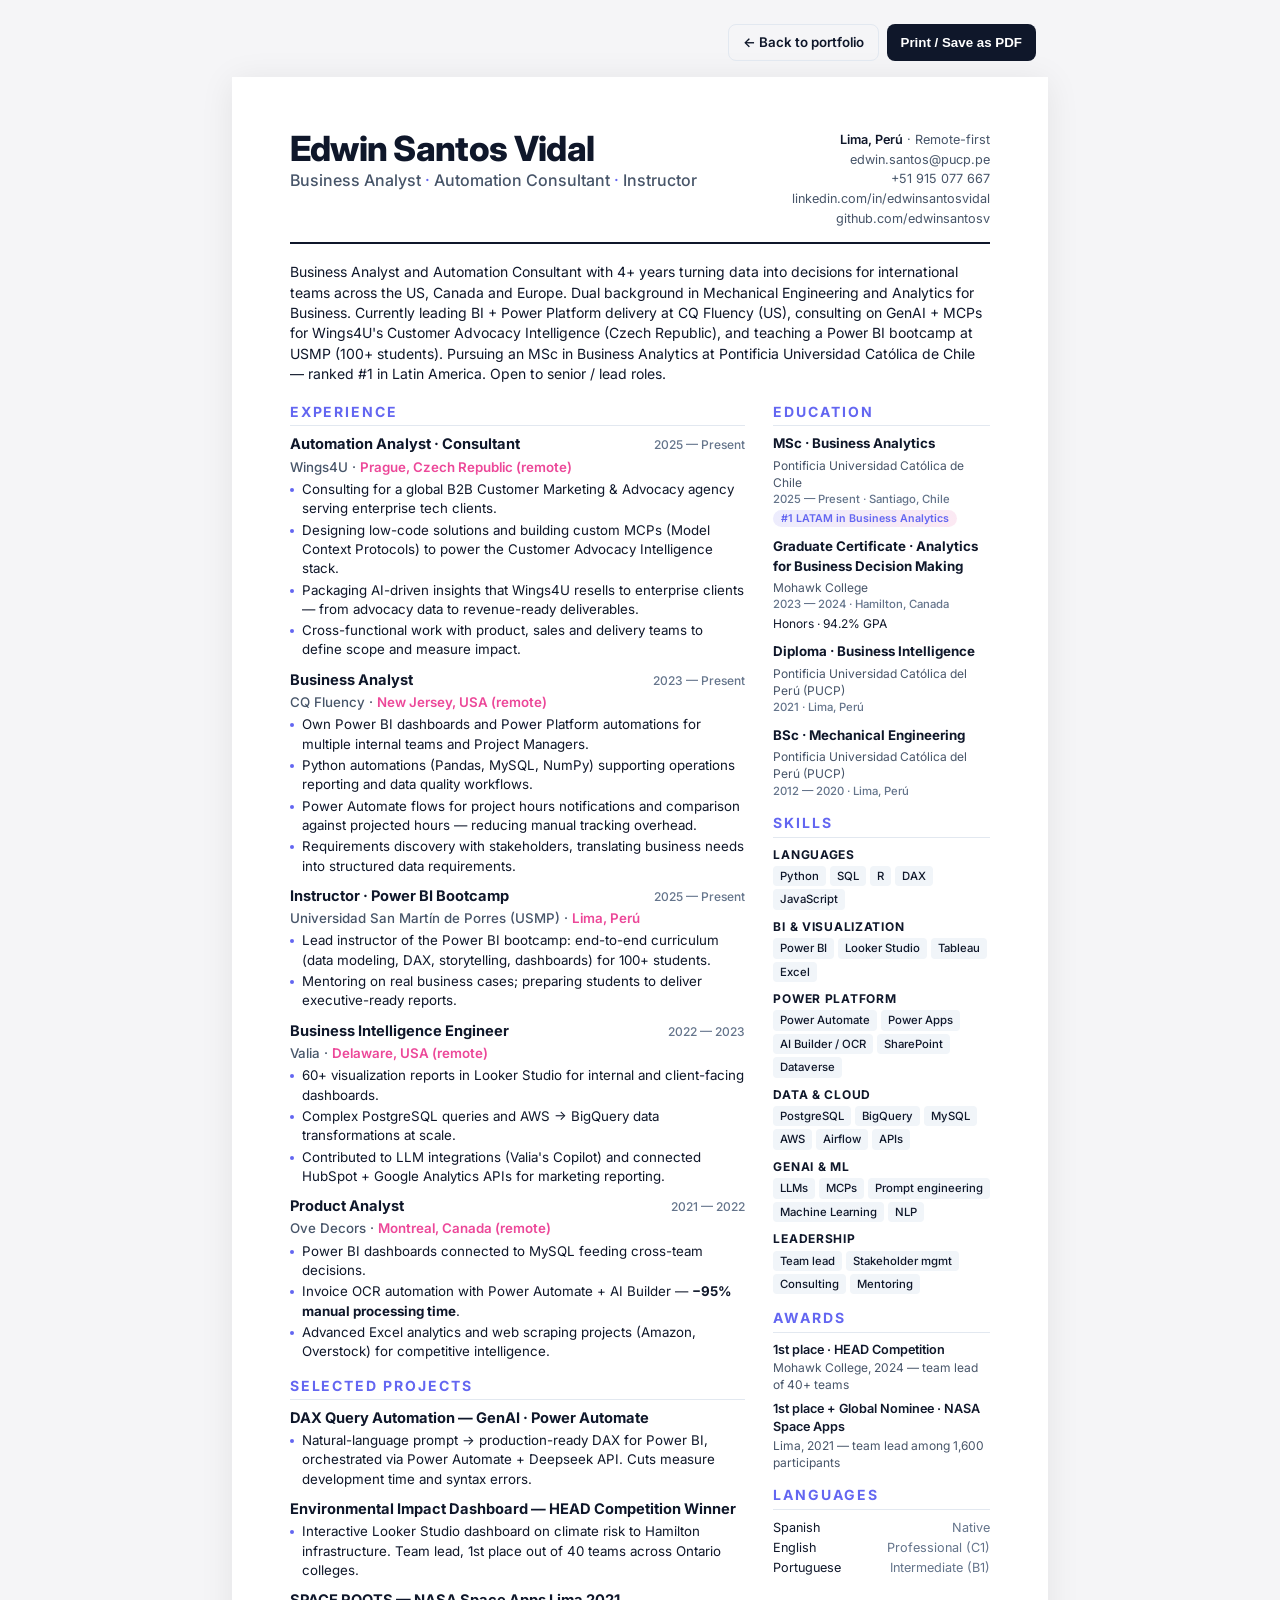
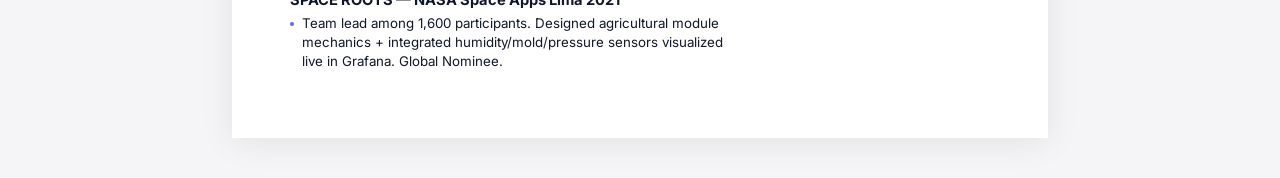
==== cv.html @ 7414f57a "Portfolio: nuevos roles (Wings4U, USMP, PUC Chile) + CV y Linktree Add Wings4U (Automation Consultan" ====
<!DOCTYPE html>
<html lang="en">
<head>
  <meta charset="UTF-8" />
  <meta name="viewport" content="width=device-width, initial-scale=1.0" />
  <meta name="description" content="Edwin Santos — Business Analyst & Automation Consultant · CV" />
  <title>Edwin Santos · CV</title>

  <link rel="preconnect" href="https://fonts.googleapis.com" />
  <link rel="preconnect" href="https://fonts.gstatic.com" crossorigin />
  <link href="https://fonts.googleapis.com/css2?family=Inter:wght@300;400;500;600;700;800&display=swap" rel="stylesheet" />

  <style>
    :root {
      --ink: #0f172a;
      --ink-dim: #475569;
      --ink-mute: #64748b;
      --accent: #6366f1;
      --accent-2: #ec4899;
      --line: #e2e8f0;
      --bg: #ffffff;
      --chip: #f1f5f9;
    }

    * { box-sizing: border-box; margin: 0; padding: 0; }

    html, body {
      background: #f5f5f7;
      color: var(--ink);
      font-family: 'Inter', -apple-system, BlinkMacSystemFont, sans-serif;
      font-size: 11pt;
      line-height: 1.45;
      -webkit-font-smoothing: antialiased;
    }

    .toolbar {
      max-width: 8.5in;
      margin: 24px auto 16px;
      display: flex;
      justify-content: flex-end;
      gap: 8px;
      padding: 0 12px;
    }
    .toolbar button, .toolbar a {
      background: var(--ink);
      color: #fff;
      border: none;
      padding: 8px 14px;
      border-radius: 8px;
      font-size: 10pt;
      font-weight: 600;
      cursor: pointer;
      text-decoration: none;
      display: inline-flex;
      align-items: center;
      gap: 6px;
    }
    .toolbar a.secondary {
      background: transparent;
      color: var(--ink);
      border: 1px solid var(--line);
    }

    .page {
      max-width: 8.5in;
      background: var(--bg);
      margin: 0 auto 40px;
      padding: 0.55in 0.6in;
      box-shadow: 0 4px 32px rgba(0, 0, 0, 0.08);
    }

    /* ============ HEADER ============ */
    .header {
      display: grid;
      grid-template-columns: 1fr auto;
      gap: 20px;
      padding-bottom: 14px;
      border-bottom: 2px solid var(--ink);
      margin-bottom: 18px;
    }
    .name {
      font-size: 26pt;
      font-weight: 800;
      letter-spacing: -0.02em;
      line-height: 1.05;
    }
    .role {
      font-size: 12pt;
      color: var(--ink-dim);
      font-weight: 500;
      margin-top: 2px;
    }
    .role .dot { color: var(--accent); }

    .contact {
      text-align: right;
      font-size: 9.5pt;
      color: var(--ink-dim);
      line-height: 1.55;
    }
    .contact a { color: var(--ink-dim); text-decoration: none; }
    .contact strong { color: var(--ink); font-weight: 600; }

    /* ============ SUMMARY ============ */
    .summary {
      margin-bottom: 18px;
      font-size: 10.5pt;
      color: var(--ink);
    }
    .summary p { margin-bottom: 4px; }

    /* ============ LAYOUT ============ */
    .body {
      display: grid;
      grid-template-columns: 2.1fr 1fr;
      gap: 28px;
    }

    section { margin-bottom: 14px; }

    h2.section-title {
      font-size: 10.5pt;
      font-weight: 700;
      text-transform: uppercase;
      letter-spacing: 0.14em;
      color: var(--accent);
      border-bottom: 1.5px solid var(--line);
      padding-bottom: 3px;
      margin-bottom: 8px;
    }

    /* ============ EXPERIENCE ============ */
    .job {
      margin-bottom: 10px;
      page-break-inside: avoid;
    }
    .job-head {
      display: flex;
      justify-content: space-between;
      align-items: baseline;
      gap: 10px;
      margin-bottom: 2px;
    }
    .job-title {
      font-size: 11pt;
      font-weight: 700;
      color: var(--ink);
    }
    .job-date {
      font-size: 9pt;
      color: var(--ink-mute);
      font-weight: 500;
      white-space: nowrap;
    }
    .job-org {
      font-size: 10pt;
      color: var(--ink-dim);
      font-weight: 500;
      margin-bottom: 3px;
    }
    .job-org em { color: var(--accent-2); font-style: normal; font-weight: 600; }

    .job ul {
      list-style: none;
      padding-left: 0;
    }
    .job ul li {
      position: relative;
      padding-left: 12px;
      margin-bottom: 2px;
      font-size: 10pt;
      color: var(--ink);
    }
    .job ul li::before {
      content: '';
      position: absolute;
      left: 0;
      top: 8px;
      width: 4px;
      height: 4px;
      border-radius: 50%;
      background: var(--accent);
    }

    /* ============ SIDEBAR ============ */
    .sidebar h3 {
      font-size: 10pt;
      font-weight: 700;
      color: var(--ink);
      margin-bottom: 3px;
    }
    .sidebar .edu-item, .sidebar .cert-item {
      margin-bottom: 10px;
      font-size: 9.5pt;
      page-break-inside: avoid;
    }
    .sidebar .edu-org, .sidebar .cert-org {
      color: var(--ink-dim);
      font-size: 9pt;
    }
    .sidebar .edu-date {
      color: var(--ink-mute);
      font-size: 8.5pt;
      font-weight: 500;
    }
    .sidebar .edu-note {
      color: var(--ink);
      font-size: 9pt;
      margin-top: 2px;
    }
    .highlight-chip {
      display: inline-block;
      background: linear-gradient(135deg, rgba(99, 102, 241, 0.12), rgba(236, 72, 153, 0.12));
      color: var(--accent);
      padding: 1px 8px;
      border-radius: 999px;
      font-size: 8pt;
      font-weight: 600;
      margin-top: 2px;
    }

    .skills-group {
      margin-bottom: 8px;
    }
    .skills-group h4 {
      font-size: 9pt;
      font-weight: 700;
      color: var(--ink);
      margin-bottom: 3px;
      text-transform: uppercase;
      letter-spacing: 0.06em;
    }
    .skills-list {
      display: flex;
      flex-wrap: wrap;
      gap: 3px 4px;
    }
    .skills-list li {
      list-style: none;
      background: var(--chip);
      color: var(--ink);
      padding: 2px 7px;
      border-radius: 4px;
      font-size: 8.5pt;
      font-weight: 500;
    }

    .lang-list li {
      list-style: none;
      display: flex;
      justify-content: space-between;
      font-size: 9.5pt;
      padding: 1px 0;
    }
    .lang-list li span:last-child { color: var(--ink-mute); }

    .award-item { font-size: 9.5pt; margin-bottom: 6px; }
    .award-item .award-title { font-weight: 600; color: var(--ink); }
    .award-item .award-detail { color: var(--ink-dim); font-size: 9pt; }

    /* ============ PRINT ============ */
    @media print {
      body { background: #fff; font-size: 10.5pt; }
      .toolbar { display: none; }
      .page {
        box-shadow: none;
        margin: 0;
        max-width: none;
        padding: 0.45in 0.55in;
      }
      a { color: inherit; }
      @page { size: Letter; margin: 0; }
    }
  </style>
</head>
<body>

  <div class="toolbar">
    <a href="index.html" class="secondary">← Back to portfolio</a>
    <button onclick="window.print()">Print / Save as PDF</button>
  </div>

  <div class="page">

    <!-- HEADER -->
    <header class="header">
      <div>
        <h1 class="name">Edwin Santos Vidal</h1>
        <p class="role">Business Analyst <span class="dot">·</span> Automation Consultant <span class="dot">·</span> Instructor</p>
      </div>
      <div class="contact">
        <strong>Lima, Perú</strong> · Remote-first<br />
        <a href="mailto:edwin.santos@pucp.pe">edwin.santos@pucp.pe</a><br />
        <a href="tel:+51915077667">+51 915 077 667</a><br />
        <a href="https://www.linkedin.com/in/edwinsantosvidal/">linkedin.com/in/edwinsantosvidal</a><br />
        <a href="https://github.com/edwinsantosv">github.com/edwinsantosv</a>
      </div>
    </header>

    <!-- SUMMARY -->
    <div class="summary">
      <p>Business Analyst and Automation Consultant with 4+ years turning data into decisions for international teams across the US, Canada and Europe. Dual background in Mechanical Engineering and Analytics for Business. Currently leading BI + Power Platform delivery at CQ Fluency (US), consulting on GenAI + MCPs for Wings4U's Customer Advocacy Intelligence (Czech Republic), and teaching a Power BI bootcamp at USMP (100+ students). Pursuing an MSc in Business Analytics at Pontificia Universidad Católica de Chile — ranked #1 in Latin America. Open to senior / lead roles.</p>
    </div>

    <div class="body">

      <!-- LEFT COLUMN: EXPERIENCE -->
      <div class="main">

        <section>
          <h2 class="section-title">Experience</h2>

          <div class="job">
            <div class="job-head">
              <div class="job-title">Automation Analyst · Consultant</div>
              <div class="job-date">2025 — Present</div>
            </div>
            <div class="job-org">Wings4U · <em>Prague, Czech Republic (remote)</em></div>
            <ul>
              <li>Consulting for a global B2B Customer Marketing &amp; Advocacy agency serving enterprise tech clients.</li>
              <li>Designing low-code solutions and building custom MCPs (Model Context Protocols) to power the Customer Advocacy Intelligence stack.</li>
              <li>Packaging AI-driven insights that Wings4U resells to enterprise clients — from advocacy data to revenue-ready deliverables.</li>
              <li>Cross-functional work with product, sales and delivery teams to define scope and measure impact.</li>
            </ul>
          </div>

          <div class="job">
            <div class="job-head">
              <div class="job-title">Business Analyst</div>
              <div class="job-date">2023 — Present</div>
            </div>
            <div class="job-org">CQ Fluency · <em>New Jersey, USA (remote)</em></div>
            <ul>
              <li>Own Power BI dashboards and Power Platform automations for multiple internal teams and Project Managers.</li>
              <li>Python automations (Pandas, MySQL, NumPy) supporting operations reporting and data quality workflows.</li>
              <li>Power Automate flows for project hours notifications and comparison against projected hours — reducing manual tracking overhead.</li>
              <li>Requirements discovery with stakeholders, translating business needs into structured data requirements.</li>
            </ul>
          </div>

          <div class="job">
            <div class="job-head">
              <div class="job-title">Instructor · Power BI Bootcamp</div>
              <div class="job-date">2025 — Present</div>
            </div>
            <div class="job-org">Universidad San Martín de Porres (USMP) · <em>Lima, Perú</em></div>
            <ul>
              <li>Lead instructor of the Power BI bootcamp: end-to-end curriculum (data modeling, DAX, storytelling, dashboards) for 100+ students.</li>
              <li>Mentoring on real business cases; preparing students to deliver executive-ready reports.</li>
            </ul>
          </div>

          <div class="job">
            <div class="job-head">
              <div class="job-title">Business Intelligence Engineer</div>
              <div class="job-date">2022 — 2023</div>
            </div>
            <div class="job-org">Valia · <em>Delaware, USA (remote)</em></div>
            <ul>
              <li>60+ visualization reports in Looker Studio for internal and client-facing dashboards.</li>
              <li>Complex PostgreSQL queries and AWS → BigQuery data transformations at scale.</li>
              <li>Contributed to LLM integrations (Valia's Copilot) and connected HubSpot + Google Analytics APIs for marketing reporting.</li>
            </ul>
          </div>

          <div class="job">
            <div class="job-head">
              <div class="job-title">Product Analyst</div>
              <div class="job-date">2021 — 2022</div>
            </div>
            <div class="job-org">Ove Decors · <em>Montreal, Canada (remote)</em></div>
            <ul>
              <li>Power BI dashboards connected to MySQL feeding cross-team decisions.</li>
              <li>Invoice OCR automation with Power Automate + AI Builder — <strong>−95% manual processing time</strong>.</li>
              <li>Advanced Excel analytics and web scraping projects (Amazon, Overstock) for competitive intelligence.</li>
            </ul>
          </div>

        </section>

        <section>
          <h2 class="section-title">Selected Projects</h2>

          <div class="job">
            <div class="job-head">
              <div class="job-title">DAX Query Automation — GenAI · Power Automate</div>
            </div>
            <ul>
              <li>Natural-language prompt → production-ready DAX for Power BI, orchestrated via Power Automate + Deepseek API. Cuts measure development time and syntax errors.</li>
            </ul>
          </div>

          <div class="job">
            <div class="job-head">
              <div class="job-title">Environmental Impact Dashboard — HEAD Competition Winner</div>
            </div>
            <ul>
              <li>Interactive Looker Studio dashboard on climate risk to Hamilton infrastructure. Team lead, 1st place out of 40 teams across Ontario colleges.</li>
            </ul>
          </div>

          <div class="job">
            <div class="job-head">
              <div class="job-title">SPACE ROOTS — NASA Space Apps Lima 2021</div>
            </div>
            <ul>
              <li>Team lead among 1,600 participants. Designed agricultural module mechanics + integrated humidity/mold/pressure sensors visualized live in Grafana. Global Nominee.</li>
            </ul>
          </div>

        </section>

      </div>

      <!-- RIGHT COLUMN: EDUCATION / SKILLS / AWARDS -->
      <div class="sidebar">

        <section>
          <h2 class="section-title">Education</h2>

          <div class="edu-item">
            <h3>MSc · Business Analytics</h3>
            <div class="edu-org">Pontificia Universidad Católica de Chile</div>
            <div class="edu-date">2025 — Present · Santiago, Chile</div>
            <span class="highlight-chip">#1 LATAM in Business Analytics</span>
          </div>

          <div class="edu-item">
            <h3>Graduate Certificate · Analytics for Business Decision Making</h3>
            <div class="edu-org">Mohawk College</div>
            <div class="edu-date">2023 — 2024 · Hamilton, Canada</div>
            <div class="edu-note">Honors · 94.2% GPA</div>
          </div>

          <div class="edu-item">
            <h3>Diploma · Business Intelligence</h3>
            <div class="edu-org">Pontificia Universidad Católica del Perú (PUCP)</div>
            <div class="edu-date">2021 · Lima, Perú</div>
          </div>

          <div class="edu-item">
            <h3>BSc · Mechanical Engineering</h3>
            <div class="edu-org">Pontificia Universidad Católica del Perú (PUCP)</div>
            <div class="edu-date">2012 — 2020 · Lima, Perú</div>
          </div>
        </section>

        <section>
          <h2 class="section-title">Skills</h2>

          <div class="skills-group">
            <h4>Languages</h4>
            <ul class="skills-list">
              <li>Python</li><li>SQL</li><li>R</li><li>DAX</li><li>JavaScript</li>
            </ul>
          </div>

          <div class="skills-group">
            <h4>BI &amp; Visualization</h4>
            <ul class="skills-list">
              <li>Power BI</li><li>Looker Studio</li><li>Tableau</li><li>Excel</li>
            </ul>
          </div>

          <div class="skills-group">
            <h4>Power Platform</h4>
            <ul class="skills-list">
              <li>Power Automate</li><li>Power Apps</li><li>AI Builder / OCR</li><li>SharePoint</li><li>Dataverse</li>
            </ul>
          </div>

          <div class="skills-group">
            <h4>Data &amp; Cloud</h4>
            <ul class="skills-list">
              <li>PostgreSQL</li><li>BigQuery</li><li>MySQL</li><li>AWS</li><li>Airflow</li><li>APIs</li>
            </ul>
          </div>

          <div class="skills-group">
            <h4>GenAI &amp; ML</h4>
            <ul class="skills-list">
              <li>LLMs</li><li>MCPs</li><li>Prompt engineering</li><li>Machine Learning</li><li>NLP</li>
            </ul>
          </div>

          <div class="skills-group">
            <h4>Leadership</h4>
            <ul class="skills-list">
              <li>Team lead</li><li>Stakeholder mgmt</li><li>Consulting</li><li>Mentoring</li>
            </ul>
          </div>
        </section>

        <section>
          <h2 class="section-title">Awards</h2>
          <div class="award-item">
            <div class="award-title">1st place · HEAD Competition</div>
            <div class="award-detail">Mohawk College, 2024 — team lead of 40+ teams</div>
          </div>
          <div class="award-item">
            <div class="award-title">1st place + Global Nominee · NASA Space Apps</div>
            <div class="award-detail">Lima, 2021 — team lead among 1,600 participants</div>
          </div>
        </section>

        <section>
          <h2 class="section-title">Languages</h2>
          <ul class="lang-list">
            <li><span>Spanish</span><span>Native</span></li>
            <li><span>English</span><span>Professional (C1)</span></li>
            <li><span>Portuguese</span><span>Intermediate (B1)</span></li>
          </ul>
        </section>

      </div>
    </div>
  </div>

</body>
</html>
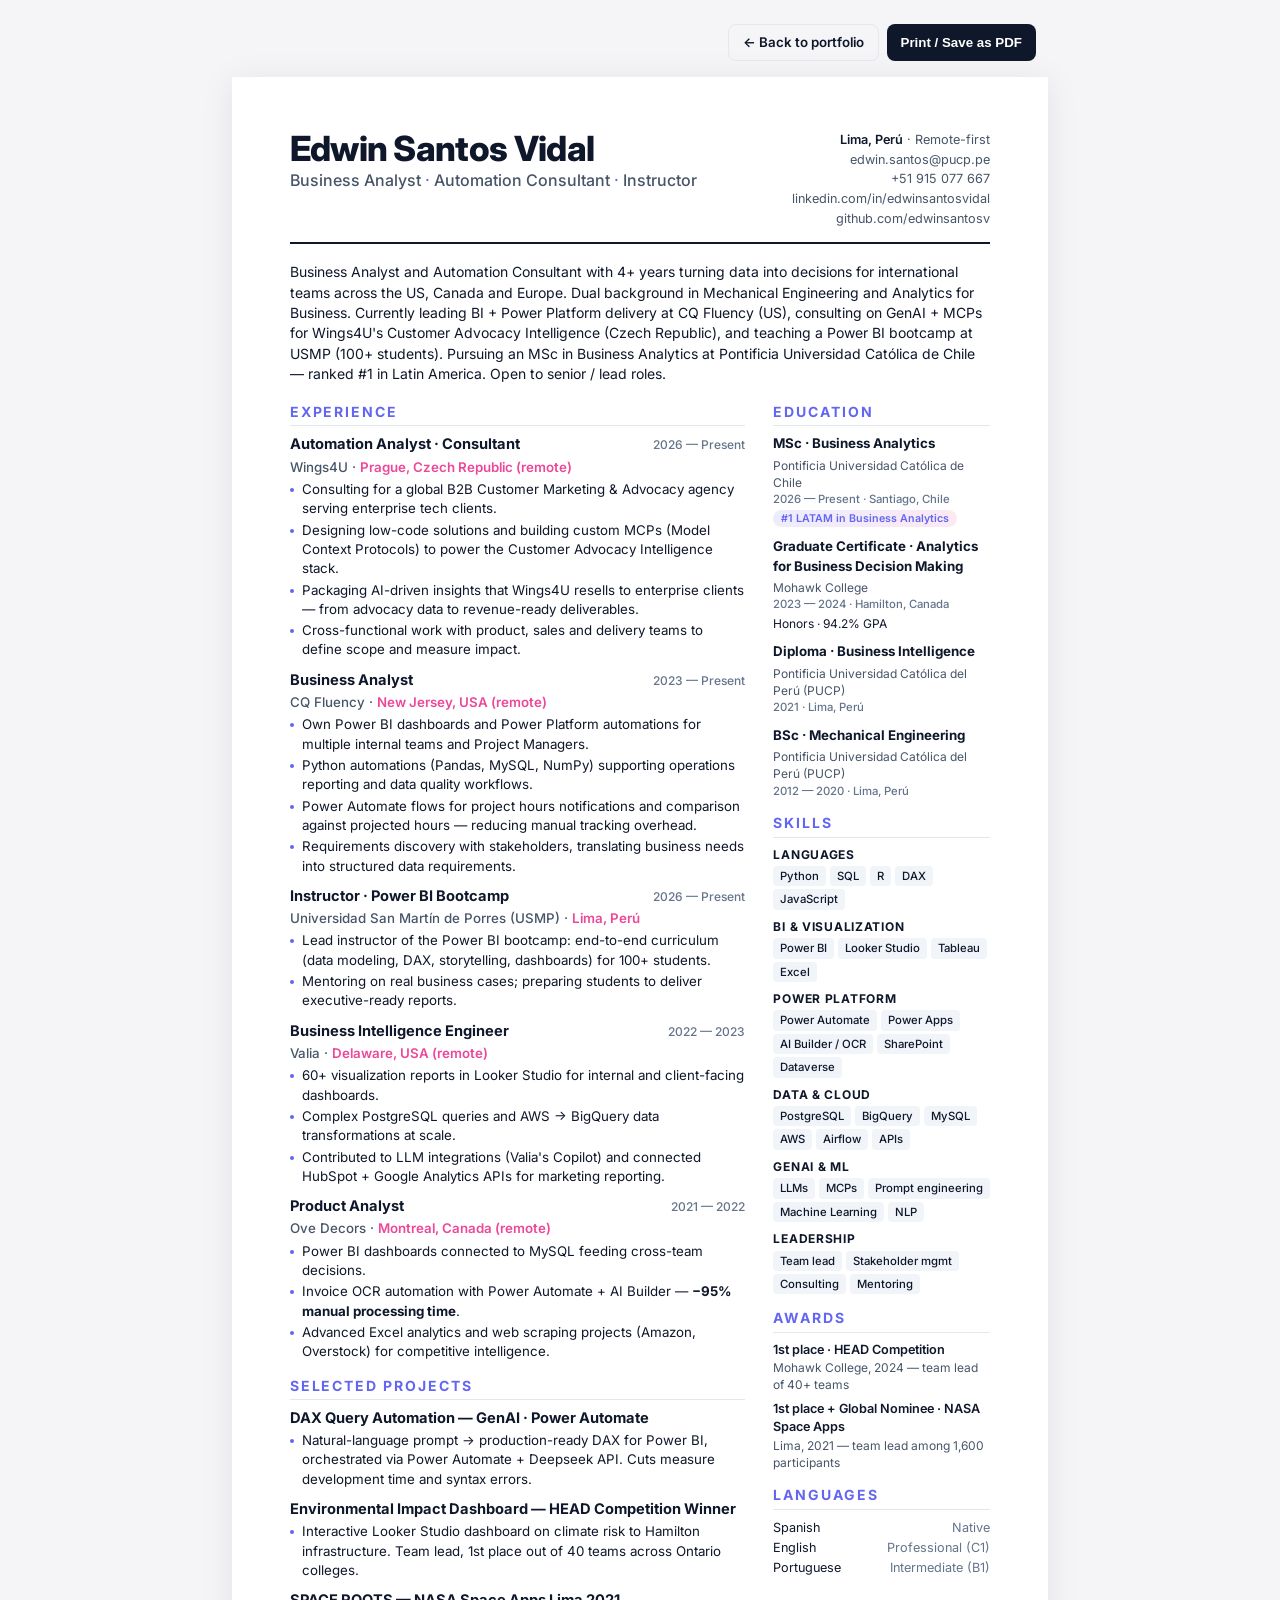
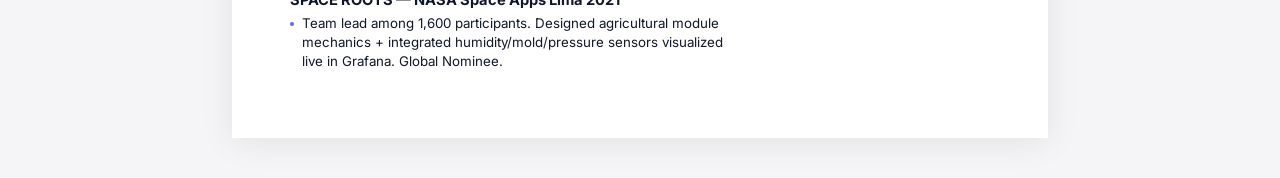
==== commit bad4b91f: "Fix start dates: Wings4U, USMP and PUC Chile MSc all began 2026 (not 2025)" ====
--- a/cv.html
+++ b/cv.html
@@ -313,7 +313,7 @@
           <div class="job">
             <div class="job-head">
               <div class="job-title">Automation Analyst · Consultant</div>
-              <div class="job-date">2025 — Present</div>
+              <div class="job-date">2026 — Present</div>
             </div>
             <div class="job-org">Wings4U · <em>Prague, Czech Republic (remote)</em></div>
             <ul>
@@ -341,7 +341,7 @@
           <div class="job">
             <div class="job-head">
               <div class="job-title">Instructor · Power BI Bootcamp</div>
-              <div class="job-date">2025 — Present</div>
+              <div class="job-date">2026 — Present</div>
             </div>
             <div class="job-org">Universidad San Martín de Porres (USMP) · <em>Lima, Perú</em></div>
             <ul>
@@ -421,7 +421,7 @@
           <div class="edu-item">
             <h3>MSc · Business Analytics</h3>
             <div class="edu-org">Pontificia Universidad Católica de Chile</div>
-            <div class="edu-date">2025 — Present · Santiago, Chile</div>
+            <div class="edu-date">2026 — Present · Santiago, Chile</div>
             <span class="highlight-chip">#1 LATAM in Business Analytics</span>
           </div>
 
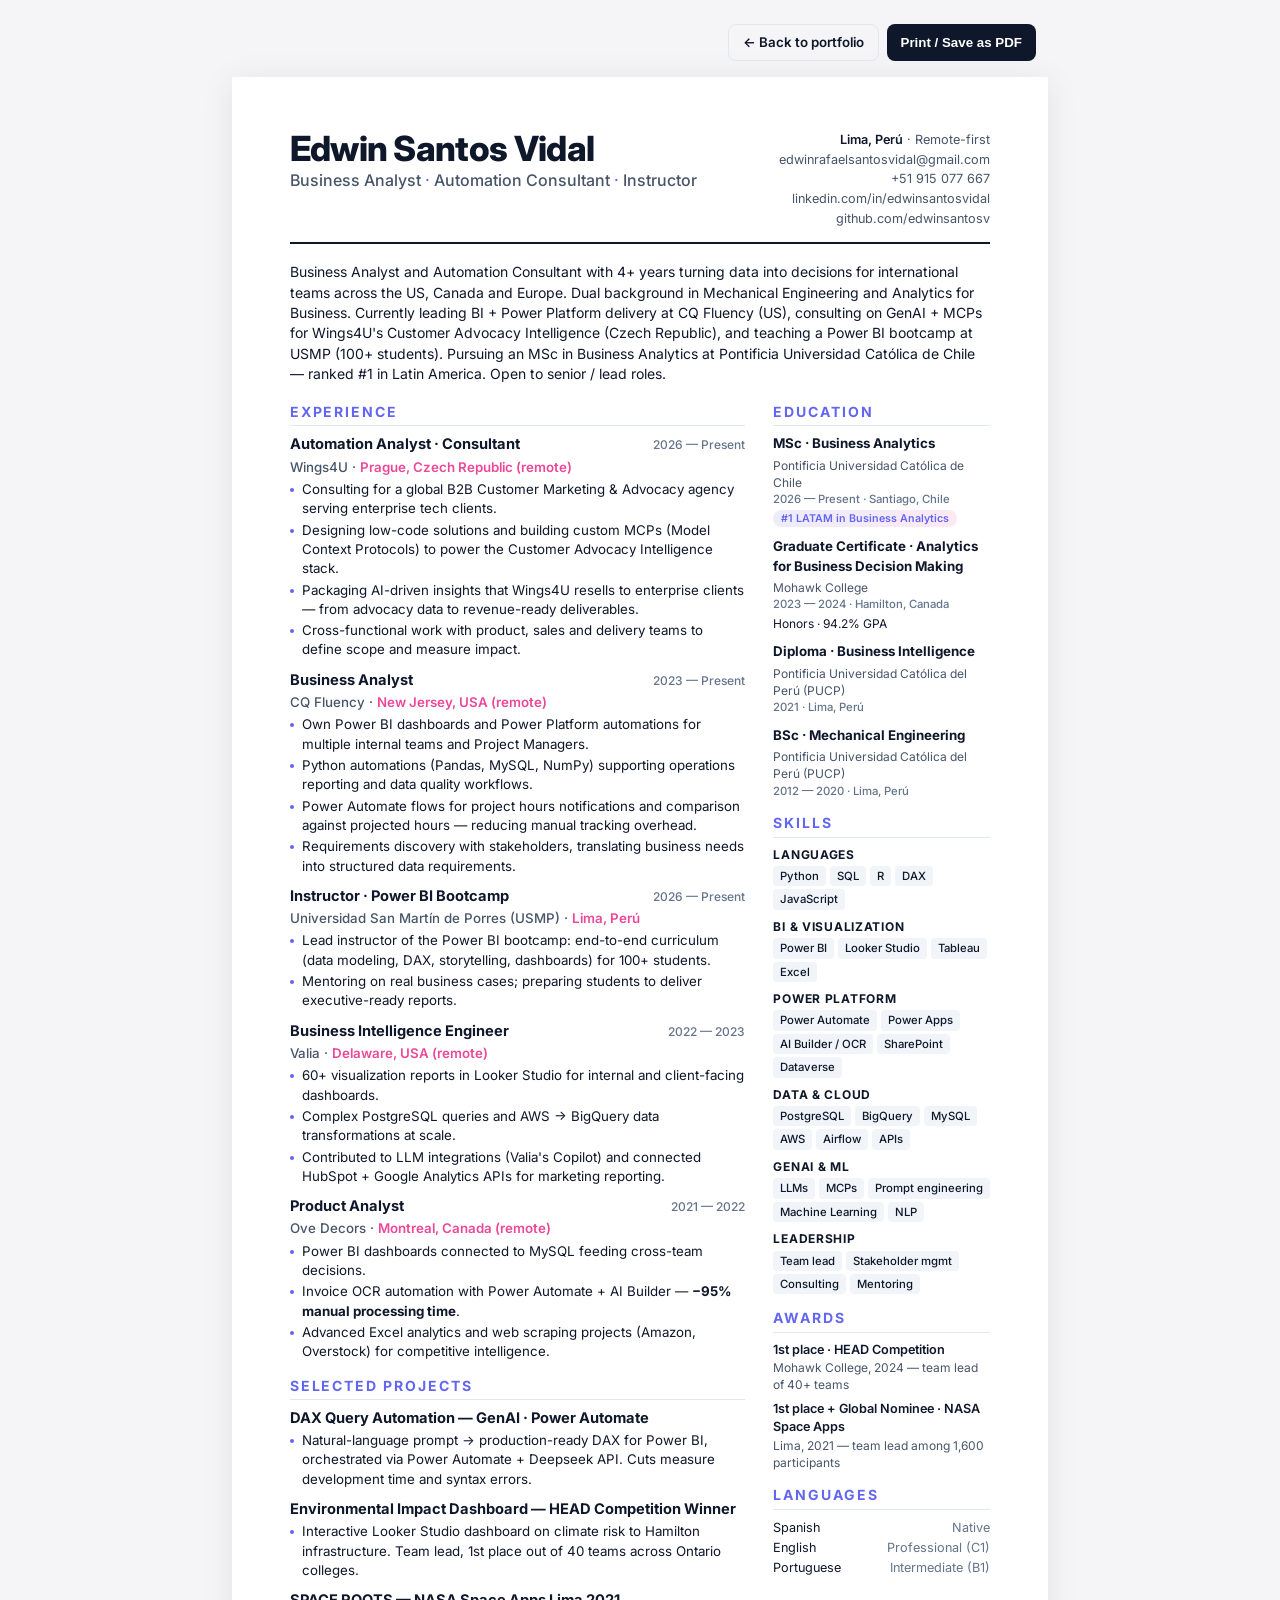
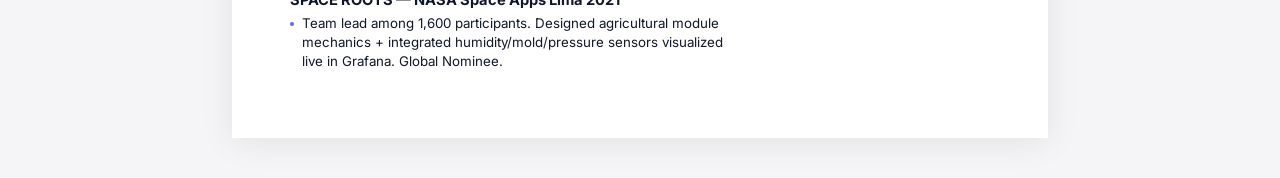
==== commit 83f9b936: "Portfolio brochure PDF, dark/light theme, certifications, animations - Add Edwin_Santos_Portfolio.pd" ====
--- a/cv.html
+++ b/cv.html
@@ -290,7 +290,7 @@
       </div>
       <div class="contact">
         <strong>Lima, Perú</strong> · Remote-first<br />
-        <a href="mailto:edwin.santos@pucp.pe">edwin.santos@pucp.pe</a><br />
+        <a href="mailto:edwinrafaelsantosvidal@gmail.com">edwinrafaelsantosvidal@gmail.com</a><br />
         <a href="tel:+51915077667">+51 915 077 667</a><br />
         <a href="https://www.linkedin.com/in/edwinsantosvidal/">linkedin.com/in/edwinsantosvidal</a><br />
         <a href="https://github.com/edwinsantosv">github.com/edwinsantosv</a>
